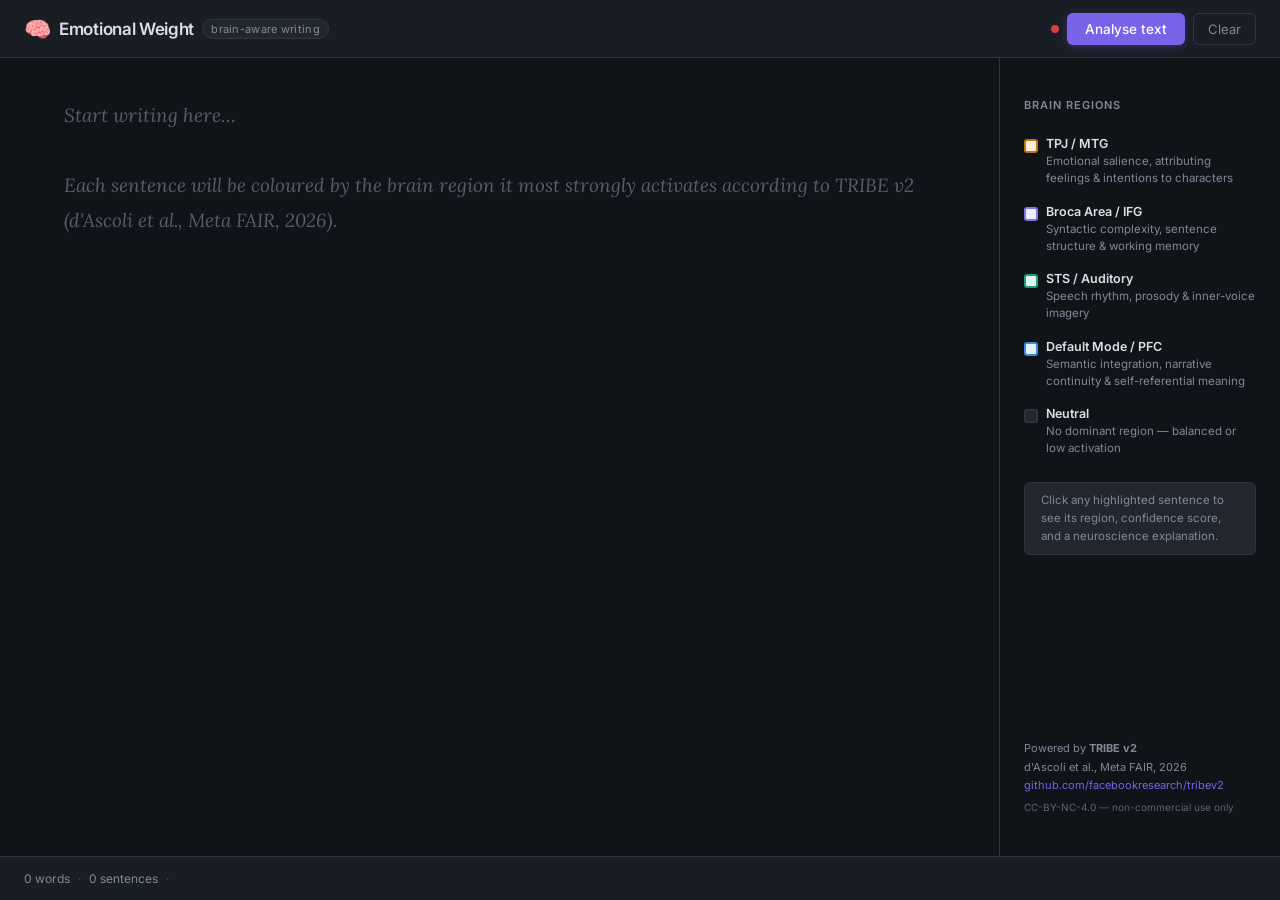
==== docs/index.html @ 3be9f3cb "deploy: HuggingFace Spaces Docker config and GitHub Pages frontend" ====
<!DOCTYPE html>
<html lang="en">
<head>
  <meta charset="UTF-8" />
  <meta name="viewport" content="width=device-width, initial-scale=1.0" />
  <meta name="description" content="Emotional Weight — a brain-aware writing tool that uses TRIBE v2 to reveal which cortical regions your sentences activate." />
  <title>Emotional Weight — Brain-Aware Text Editor</title>
  <link rel="preconnect" href="https://fonts.googleapis.com" />
  <link rel="preconnect" href="https://fonts.gstatic.com" crossorigin />
  <link href="https://fonts.googleapis.com/css2?family=Inter:wght@300;400;500;600&family=Lora:ital,wght@0,400;0,500;1,400&display=swap" rel="stylesheet" />
  <link rel="stylesheet" href="style.css" />
</head>
<body>

  <!-- ── Header ──────────────────────────────────────────────────────────── -->
  <header class="app-header" role="banner">
    <div class="header-inner">
      <div class="brand">
        <span class="brand-icon" aria-hidden="true">🧠</span>
        <span class="brand-name">Emotional Weight</span>
        <span class="brand-tag">brain-aware writing</span>
      </div>
      <div class="header-actions">
        <span id="status-indicator" class="status-dot status-idle" title="Backend status"></span>
        <button id="btn-analyse" class="btn-primary" onclick="analyse()" aria-label="Analyse text for brain region activation">
          Analyse text
        </button>
        <button id="btn-clear" class="btn-ghost" onclick="clearEditor()" aria-label="Clear editor and reset highlights">
          Clear
        </button>
      </div>
    </div>
  </header>

  <!-- ── Error banner (shown on API failure) ──────────────────────────────── -->
  <div id="error-banner" class="error-banner hidden" role="alert" aria-live="assertive">
    <p id="error-message"></p>
    <button class="error-dismiss" onclick="dismissError()" aria-label="Dismiss error">×</button>
  </div>

  <!-- ── Main content area ────────────────────────────────────────────────── -->
  <main class="app-body" role="main">

    <!-- Writing panel -->
    <section class="writing-panel" aria-label="Text editor">

      <!-- Textarea (shown before analysis) -->
      <div id="editor-wrapper" class="editor-wrapper">
        <textarea
          id="editor"
          class="editor-textarea"
          placeholder="Start writing here…&#10;&#10;Each sentence will be coloured by the brain region it most strongly activates according to TRIBE v2 (d'Ascoli et al., Meta FAIR, 2026)."
          aria-label="Writing area"
          spellcheck="true"
        ></textarea>
      </div>

      <!-- Highlighted output (shown after analysis) -->
      <div id="output-wrapper" class="output-wrapper hidden" aria-live="polite" aria-label="Highlighted analysis output">
        <div id="output" class="output-content"></div>
        <button class="btn-ghost btn-edit" id="btn-edit" onclick="returnToEditor()" aria-label="Return to editing mode">
          ← Edit text
        </button>
      </div>

      <!-- Loading overlay -->
      <div id="loading-overlay" class="loading-overlay hidden" role="status" aria-label="Analysing text">
        <div class="spinner" aria-hidden="true"></div>
        <p class="loading-text">Running TRIBE v2…</p>
        <p class="loading-sub">Predicting cortical activation across 20,484 fsaverage5 vertices</p>
      </div>

    </section>

    <!-- Legend panel -->
    <aside class="legend-panel" role="complementary" aria-label="Brain region legend">
      <h2 class="legend-title">Brain Regions</h2>

      <ul class="legend-list" role="list">

        <li class="legend-item">
          <span class="legend-swatch swatch-tpj" aria-hidden="true"></span>
          <div class="legend-text">
            <strong class="legend-region">TPJ / MTG</strong>
            <span class="legend-desc">Emotional salience, attributing feelings &amp; intentions to characters</span>
          </div>
        </li>

        <li class="legend-item">
          <span class="legend-swatch swatch-broca" aria-hidden="true"></span>
          <div class="legend-text">
            <strong class="legend-region">Broca Area / IFG</strong>
            <span class="legend-desc">Syntactic complexity, sentence structure &amp; working memory</span>
          </div>
        </li>

        <li class="legend-item">
          <span class="legend-swatch swatch-sts" aria-hidden="true"></span>
          <div class="legend-text">
            <strong class="legend-region">STS / Auditory</strong>
            <span class="legend-desc">Speech rhythm, prosody &amp; inner-voice imagery</span>
          </div>
        </li>

        <li class="legend-item">
          <span class="legend-swatch swatch-dmn" aria-hidden="true"></span>
          <div class="legend-text">
            <strong class="legend-region">Default Mode / PFC</strong>
            <span class="legend-desc">Semantic integration, narrative continuity &amp; self-referential meaning</span>
          </div>
        </li>

        <li class="legend-item">
          <span class="legend-swatch swatch-neutral" aria-hidden="true"></span>
          <div class="legend-text">
            <strong class="legend-region">Neutral</strong>
            <span class="legend-desc">No dominant region — balanced or low activation</span>
          </div>
        </li>

      </ul>

      <div class="legend-note">
        <p>Click any highlighted sentence to see its region, confidence score, and a neuroscience explanation.</p>
      </div>

      <div class="legend-credit">
        <p>Powered by <strong>TRIBE v2</strong><br />d'Ascoli et al., Meta FAIR, 2026<br />
        <a href="https://github.com/facebookresearch/tribev2" target="_blank" rel="noopener" class="credit-link">github.com/facebookresearch/tribev2</a></p>
        <p class="license-note">CC-BY-NC-4.0 — non-commercial use only</p>
      </div>
    </aside>
  </main>

  <!-- ── Footer ───────────────────────────────────────────────────────────── -->
  <footer class="app-footer" role="contentinfo">
    <span id="word-count">0 words</span>
    <span class="footer-sep" aria-hidden="true">·</span>
    <span id="sentence-count">0 sentences</span>
    <span class="footer-sep" aria-hidden="true">·</span>
    <span id="region-summary" class="region-summary"></span>
  </footer>

  <!-- ── Tooltip / Popover ─────────────────────────────────────────────────── -->
  <div id="sentence-tooltip" class="sentence-tooltip hidden" role="dialog" aria-modal="false" aria-label="Sentence brain region details">
    <button class="tooltip-close" id="tooltip-close-btn" onclick="closeTooltip()" aria-label="Close tooltip">×</button>
    <div class="tooltip-region" id="tooltip-region-name"></div>
    <div class="tooltip-confidence" id="tooltip-confidence"></div>
    <p class="tooltip-explanation" id="tooltip-explanation"></p>
  </div>

  <script src="app.js"></script>
</body>
</html>
---- docs/style.css ----
/* ============================================================
   Emotional Weight — Design System & Stylesheet
   ============================================================
   Typography : Inter (UI) + Lora (writing area — serif for prose)
   Color system: HSL-based tokens, dark-mode-ready
   ============================================================ */

/* ── Custom Properties (Design Tokens) ────────────────────── */
:root {
  /* Palette */
  --c-bg:            hsl(220, 20%, 8%);
  --c-surface:       hsl(220, 18%, 12%);
  --c-surface-2:     hsl(220, 16%, 16%);
  --c-border:        hsl(220, 14%, 22%);
  --c-text:          hsl(220, 15%, 88%);
  --c-text-muted:    hsl(220, 10%, 55%);
  --c-accent:        hsl(250, 75%, 65%);
  --c-accent-hover:  hsl(250, 80%, 72%);

  /* Region highlight tokens */
  --tpj-bg:          #FAEEDA;
  --tpj-border:      #BA7517;
  --tpj-text:        #5C3806;
  --broca-bg:        #EEEDFE;
  --broca-border:    #7F77DD;
  --broca-text:      #3B3584;
  --sts-bg:          #E1F5EE;
  --sts-border:      #1D9E75;
  --sts-text:        #0D5F45;
  --dmn-bg:          #E6F1FB;
  --dmn-border:      #378ADD;
  --dmn-text:        #1A4D80;

  /* Spacing */
  --sp-xs:   4px;
  --sp-sm:   8px;
  --sp-md:   16px;
  --sp-lg:   24px;
  --sp-xl:   40px;

  /* Typography */
  --font-ui:    'Inter', system-ui, sans-serif;
  --font-prose: 'Lora', Georgia, serif;

  /* Radii */
  --r-sm:  6px;
  --r-md:  10px;
  --r-lg:  16px;

  /* Transitions */
  --t-fast:  0.12s ease;
  --t-base:  0.22s ease;
}

/* ── Reset ────────────────────────────────────────────────── */
*, *::before, *::after { box-sizing: border-box; margin: 0; padding: 0; }

html { height: 100%; scroll-behavior: smooth; }

body {
  font-family: var(--font-ui);
  background: var(--c-bg);
  color: var(--c-text);
  min-height: 100vh;
  display: flex;
  flex-direction: column;
  -webkit-font-smoothing: antialiased;
}

/* ── Header ─────────────────────────────────────────────────── */
.app-header {
  position: sticky;
  top: 0;
  z-index: 100;
  background: var(--c-surface);
  border-bottom: 1px solid var(--c-border);
  padding: 0 var(--sp-lg);
  height: 58px;
  backdrop-filter: blur(12px);
  -webkit-backdrop-filter: blur(12px);
}

.header-inner {
  display: flex;
  align-items: center;
  justify-content: space-between;
  height: 100%;
  max-width: 1400px;
  margin: 0 auto;
  width: 100%;
}

.brand {
  display: flex;
  align-items: center;
  gap: var(--sp-sm);
}

.brand-icon { font-size: 22px; }

.brand-name {
  font-size: 17px;
  font-weight: 600;
  letter-spacing: -0.3px;
  color: var(--c-text);
}

.brand-tag {
  font-size: 11px;
  font-weight: 400;
  color: var(--c-text-muted);
  background: var(--c-surface-2);
  padding: 2px 8px;
  border-radius: 20px;
  border: 1px solid var(--c-border);
  letter-spacing: 0.3px;
  text-transform: lowercase;
}

.header-actions {
  display: flex;
  align-items: center;
  gap: var(--sp-sm);
}

/* ── Status Dot ─────────────────────────────────────────────── */
.status-dot {
  width: 8px;
  height: 8px;
  border-radius: 50%;
  display: inline-block;
  cursor: help;
  transition: background var(--t-base);
}
.status-idle    { background: var(--c-border); }
.status-loading { background: hsl(40, 90%, 55%); animation: pulse-dot 1.2s infinite; }
.status-ready   { background: hsl(150, 70%, 45%); }
.status-offline { background: hsl(0, 70%, 55%); }

@keyframes pulse-dot {
  0%, 100% { opacity: 1; }
  50%       { opacity: 0.35; }
}

/* ── Buttons ────────────────────────────────────────────────── */
.btn-primary {
  background: var(--c-accent);
  color: white;
  border: none;
  border-radius: var(--r-sm);
  padding: 8px 18px;
  font-family: var(--font-ui);
  font-size: 13.5px;
  font-weight: 500;
  cursor: pointer;
  transition: background var(--t-fast), transform var(--t-fast), box-shadow var(--t-fast);
  box-shadow: 0 2px 8px hsl(250 75% 65% / 0.3);
}
.btn-primary:hover  { background: var(--c-accent-hover); transform: translateY(-1px); box-shadow: 0 4px 16px hsl(250 75% 65% / 0.4); }
.btn-primary:active { transform: translateY(0); }
.btn-primary:disabled { opacity: 0.5; cursor: not-allowed; transform: none; }

.btn-ghost {
  background: transparent;
  color: var(--c-text-muted);
  border: 1px solid var(--c-border);
  border-radius: var(--r-sm);
  padding: 7px 14px;
  font-family: var(--font-ui);
  font-size: 13px;
  cursor: pointer;
  transition: color var(--t-fast), border-color var(--t-fast), background var(--t-fast);
}
.btn-ghost:hover {
  color: var(--c-text);
  border-color: var(--c-text-muted);
  background: var(--c-surface-2);
}
.btn-edit {
  display: block;
  margin: var(--sp-lg) auto 0;
}

/* ── Main body layout ────────────────────────────────────────── */
.app-body {
  display: grid;
  grid-template-columns: 1fr 280px;
  gap: 0;
  flex: 1;
  max-width: 1400px;
  width: 100%;
  margin: 0 auto;
}

/* ── Writing Panel ──────────────────────────────────────────── */
.writing-panel {
  position: relative;
  border-right: 1px solid var(--c-border);
  display: flex;
  flex-direction: column;
  min-height: calc(100vh - 58px - 44px); /* viewport minus header & footer */
}

.editor-wrapper, .output-wrapper {
  flex: 1;
  display: flex;
  flex-direction: column;
  padding: var(--sp-xl) clamp(var(--sp-lg), 5vw, 80px);
}

.editor-textarea {
  flex: 1;
  width: 100%;
  min-height: 480px;
  background: transparent;
  border: none;
  outline: none;
  resize: none;
  font-family: var(--font-prose);
  font-size: 19px;
  line-height: 1.85;
  color: var(--c-text);
  caret-color: var(--c-accent);
}
.editor-textarea::placeholder {
  color: hsl(220, 10%, 38%);
  font-style: italic;
}

/* ── Highlighted output ─────────────────────────────────────── */

/*
  The output wrapper uses a light background so that:
  - Neutral sentences (no highlight) remain readable (dark text on off-white)
  - Coloured highlight spans blend naturally with the content area
*/
.output-wrapper {
  background: hsl(220, 20%, 97%);
  border-radius: var(--r-lg) var(--r-lg) 0 0;
  margin: var(--sp-lg) var(--sp-lg) 0;
  border: 1px solid hsl(220, 20%, 88%);
  border-bottom: none;
}

.output-content {
  font-family: var(--font-prose);
  font-size: 19px;
  line-height: 1.95;
  color: hsl(220, 15%, 18%);  /* readable on the light output-wrapper bg */
}

/* Sentence enter animation (stagger controlled via JS animationDelay) */
@keyframes sentence-in {
  from { opacity: 0; transform: translateY(4px); }
  to   { opacity: 1; transform: translateY(0); }
}
.sentence-enter {
  animation: sentence-in 0.28s ease both;
}

.sentence-span {
  display: inline;
  border-radius: 3px;
  padding: 1px 2px;
  cursor: pointer;
  transition: filter var(--t-fast), box-shadow var(--t-fast);
  border-left: 3px solid transparent;
  padding-left: 5px;
  margin-right: 1px;
}
.sentence-span:hover { filter: brightness(0.92); box-shadow: 0 1px 8px rgba(0,0,0,0.14); }
.sentence-span:focus-visible { outline: 2px solid var(--c-accent); outline-offset: 2px; border-radius: 2px; }

/* Neutral sentences — no highlight, inherit the output-wrapper's off-white bg */
.sentence-span:not([class*="region-"]) {
  color: hsl(220, 12%, 30%);
  border-left-color: hsl(220, 12%, 80%);
}

/* Region highlight classes */
.region-tpj {
  background: var(--tpj-bg);
  border-left-color: var(--tpj-border);
  color: var(--tpj-text);
}
.region-broca {
  background: var(--broca-bg);
  border-left-color: var(--broca-border);
  color: var(--broca-text);
}
.region-sts {
  background: var(--sts-bg);
  border-left-color: var(--sts-border);
  color: var(--sts-text);
}
.region-dmn {
  background: var(--dmn-bg);
  border-left-color: var(--dmn-border);
  color: var(--dmn-text);
}

/* ── Loading overlay ────────────────────────────────────────── */
.loading-overlay {
  position: absolute;
  inset: 0;
  background: hsl(220, 20%, 8%, 0.88);
  backdrop-filter: blur(6px);
  display: flex;
  flex-direction: column;
  align-items: center;
  justify-content: center;
  gap: var(--sp-md);
  z-index: 50;
}

.spinner {
  width: 44px;
  height: 44px;
  border: 3px solid var(--c-border);
  border-top-color: var(--c-accent);
  border-radius: 50%;
  animation: spin 0.8s linear infinite;
}
@keyframes spin { to { transform: rotate(360deg); } }

.loading-text {
  font-size: 16px;
  font-weight: 500;
  color: var(--c-text);
}
.loading-sub {
  font-size: 12px;
  color: var(--c-text-muted);
  text-align: center;
  max-width: 280px;
}

/* ── Legend panel ───────────────────────────────────────────── */
.legend-panel {
  padding: var(--sp-xl) var(--sp-lg);
  display: flex;
  flex-direction: column;
  gap: var(--sp-lg);
}

.legend-title {
  font-size: 11px;
  font-weight: 600;
  text-transform: uppercase;
  letter-spacing: 1px;
  color: var(--c-text-muted);
}

.legend-list {
  list-style: none;
  display: flex;
  flex-direction: column;
  gap: var(--sp-md);
}

.legend-item {
  display: flex;
  align-items: flex-start;
  gap: var(--sp-sm);
}

.legend-swatch {
  width: 14px;
  height: 14px;
  border-radius: 3px;
  flex-shrink: 0;
  margin-top: 3px;
  border: 2px solid transparent;
}
.swatch-tpj     { background: var(--tpj-bg);    border-color: var(--tpj-border); }
.swatch-broca   { background: var(--broca-bg);  border-color: var(--broca-border); }
.swatch-sts     { background: var(--sts-bg);    border-color: var(--sts-border); }
.swatch-dmn     { background: var(--dmn-bg);    border-color: var(--dmn-border); }
.swatch-neutral { background: var(--c-surface-2); border-color: var(--c-border); }

.legend-text { display: flex; flex-direction: column; gap: 2px; }

.legend-region {
  font-size: 12.5px;
  font-weight: 600;
  color: var(--c-text);
}
.legend-desc {
  font-size: 11.5px;
  color: var(--c-text-muted);
  line-height: 1.5;
}

.legend-note {
  background: var(--c-surface-2);
  border: 1px solid var(--c-border);
  border-radius: var(--r-sm);
  padding: var(--sp-sm) var(--sp-md);
  font-size: 11.5px;
  color: var(--c-text-muted);
  line-height: 1.6;
}

.legend-credit {
  margin-top: auto;
  font-size: 11px;
  color: var(--c-text-muted);
  line-height: 1.7;
}
.credit-link {
  color: var(--c-accent);
  text-decoration: none;
}
.credit-link:hover { text-decoration: underline; }
.license-note {
  margin-top: 4px;
  font-size: 10px;
  opacity: 0.7;
}

/* ── Error banner ────────────────────────────────────────────── */
.error-banner {
  background: hsl(0, 70%, 95%);
  border: 1px solid hsl(0, 60%, 80%);
  border-top: none;
  padding: 10px var(--sp-lg);
  display: flex;
  align-items: center;
  gap: var(--sp-sm);
  font-size: 13px;
  color: hsl(0, 55%, 35%);
  animation: slide-down 0.2s ease;
}
@keyframes slide-down {
  from { opacity: 0; transform: translateY(-6px); }
  to   { opacity: 1; transform: translateY(0); }
}
.error-banner p { flex: 1; }
.error-dismiss {
  background: none; border: none;
  font-size: 18px; cursor: pointer;
  color: hsl(0, 40%, 55%);
  flex-shrink: 0;
  line-height: 1;
}
.error-dismiss:hover { color: hsl(0, 55%, 35%); }

/* ── Footer ─────────────────────────────────────────────────── */
.app-footer {
  height: 44px;
  border-top: 1px solid var(--c-border);
  background: var(--c-surface);
  display: flex;
  align-items: center;
  padding: 0 var(--sp-lg);
  gap: var(--sp-sm);
  font-size: 12px;
  color: var(--c-text-muted);
  position: sticky;
  bottom: 0;
  z-index: 10;
}
.footer-sep { opacity: 0.4; }
.region-summary { margin-left: auto; font-size: 11px; }

/* ── Sentence Tooltip / Popover ─────────────────────────────── */
.sentence-tooltip {
  position: absolute;
  z-index: 200;
  background: white;
  border: 1px solid var(--c-border);
  border-radius: var(--r-md);
  padding: var(--sp-md);
  max-width: 320px;
  box-shadow: 0 8px 32px rgba(0,0,0,0.22);
  animation: tooltip-in var(--t-base) ease;
}
@keyframes tooltip-in {
  from { opacity: 0; transform: translateY(6px); }
  to   { opacity: 1; transform: translateY(0); }
}
.tooltip-close {
  position: absolute;
  top: 8px; right: 10px;
  background: none; border: none;
  font-size: 18px; cursor: pointer;
  color: hsl(0,0%,55%);
  line-height: 1;
}
.tooltip-close:hover { color: hsl(0,0%,20%); }
.tooltip-region {
  font-size: 13px;
  font-weight: 600;
  color: hsl(250, 50%, 35%);
  margin-bottom: 2px;
  padding-right: 20px;
}
.tooltip-confidence {
  font-size: 11.5px;
  color: hsl(0,0%,55%);
  margin-bottom: var(--sp-sm);
  font-variant-numeric: tabular-nums;
}
.tooltip-explanation {
  font-size: 13px;
  line-height: 1.65;
  color: hsl(0,0%,25%);
}

/* ── Responsive ─────────────────────────────────────────────── */
@media (max-width: 768px) {
  .app-body {
    grid-template-columns: 1fr;
  }
  .legend-panel {
    border-top: 1px solid var(--c-border);
    border-right: none;
    padding: var(--sp-lg);
  }
  .writing-panel {
    border-right: none;
  }
  .output-wrapper {
    margin: var(--sp-sm);
  }
  .brand-tag { display: none; }
}

/* ── Utility ─────────────────────────────────────────────────── */
.hidden { display: none !important; }
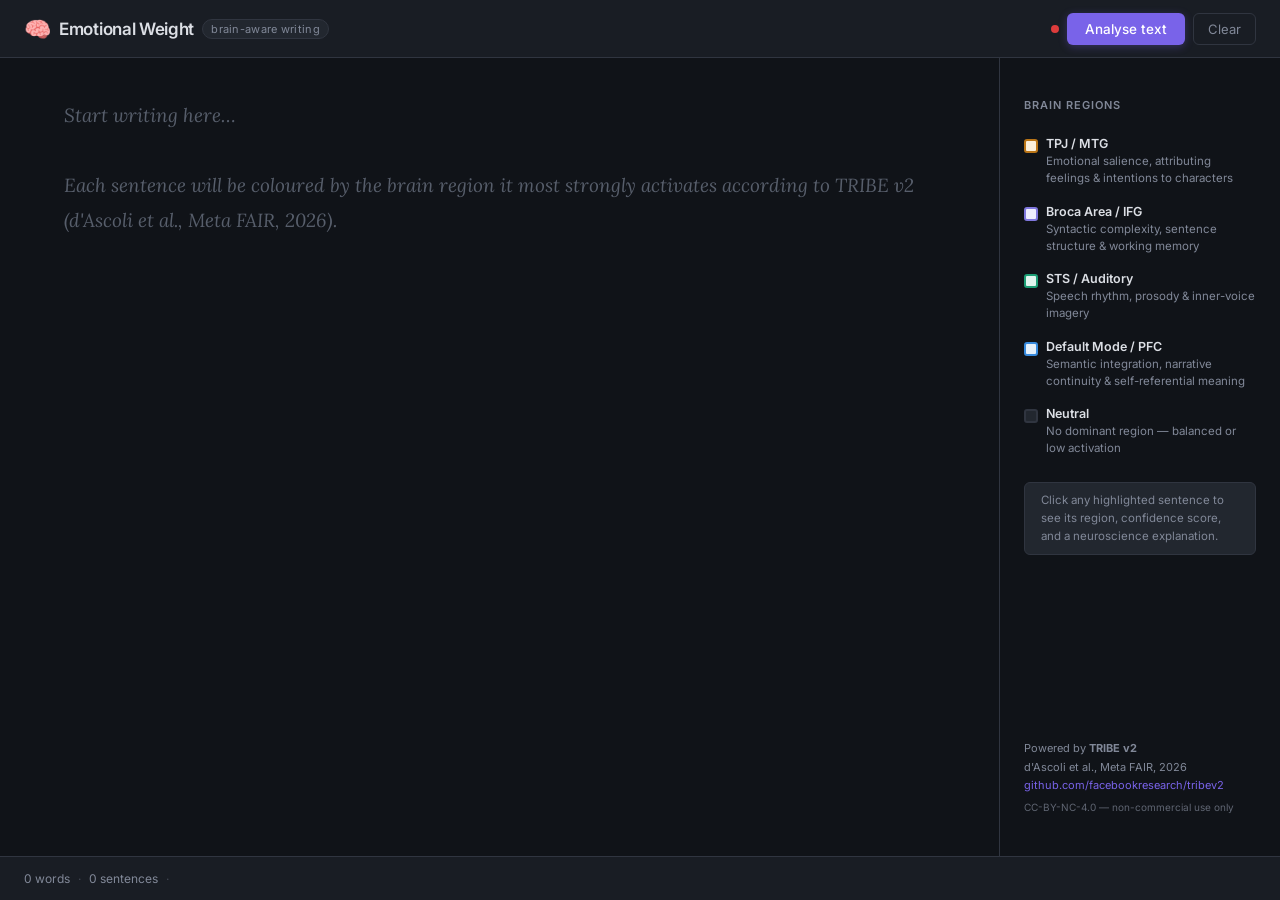
==== commit 56ba6b81: "fix: switch to free CPU tier -- torch.no_grad, OMP threads, 5-sentence cap, CPU UX notices" ====
--- a/docs/index.html
+++ b/docs/index.html
@@ -66,8 +66,8 @@
       <!-- Loading overlay -->
       <div id="loading-overlay" class="loading-overlay hidden" role="status" aria-label="Analysing text">
         <div class="spinner" aria-hidden="true"></div>
-        <p class="loading-text">Running TRIBE v2…</p>
-        <p class="loading-sub">Predicting cortical activation across 20,484 fsaverage5 vertices</p>
+        <p class="loading-text">Running TRIBE v2 on CPU…</p>
+        <p class="loading-sub">Predicting cortical activation across 20,484 vertices · ~60–120 s per sentence on free CPU</p>
       </div>
 
     </section>
